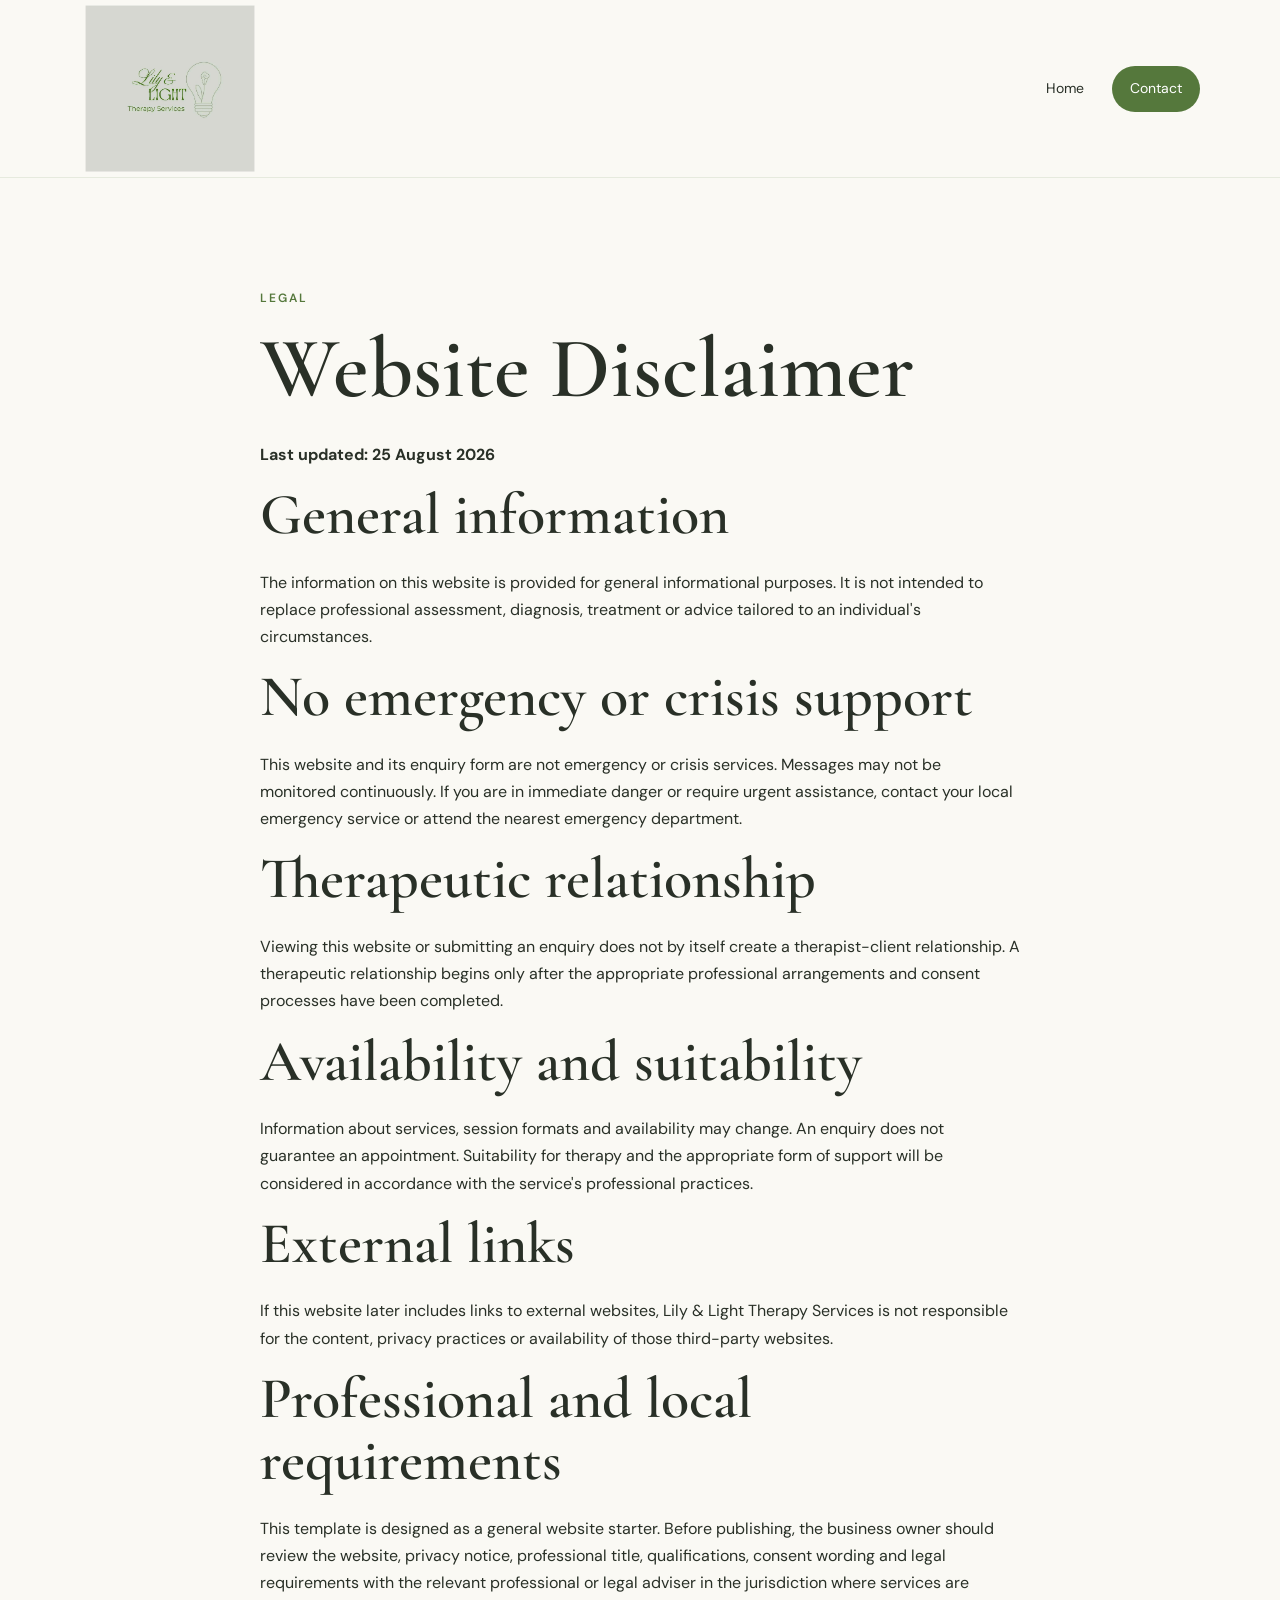
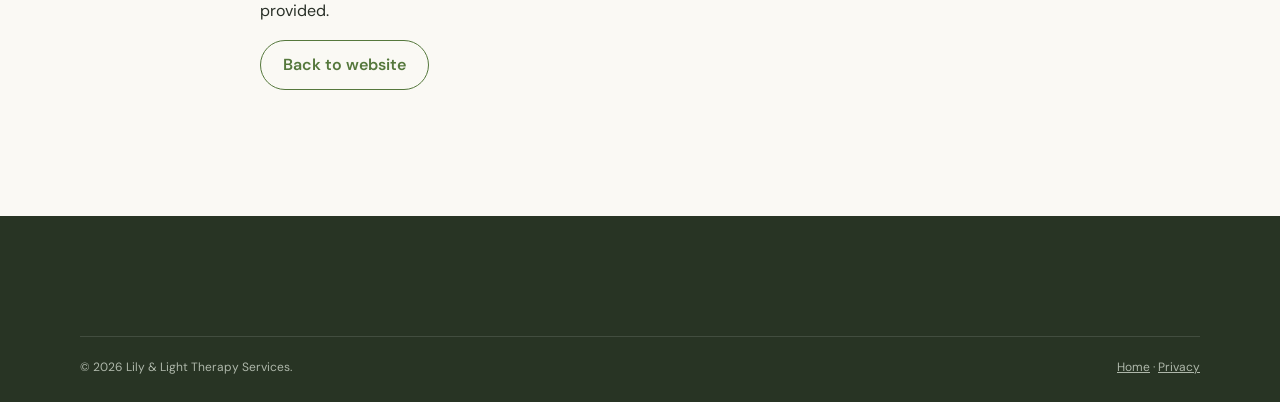
==== disclaimer.html @ 16d9e5cc "First Version" ====
<!doctype html>
<html lang="en">
<head>
  <meta charset="utf-8">
  <meta name="viewport" content="width=device-width, initial-scale=1">
  <meta name="description" content="Website disclaimer for Lily & Light Therapy Services.">
  <title>Disclaimer | Lily & Light Therapy Services</title>
  <link rel="icon" href="favicon.png" type="image/png">
  <link rel="stylesheet" href="style.css">
</head>
<body>
<header class="site-header"><div class="container nav-wrap">
  <a class="brand" href="index.html"><img src="logo.png" alt="Lily & Light Therapy Services"></a>
  <nav class="site-nav" style="display:flex"><a href="index.html">Home</a><a href="index.html#contact" class="nav-cta">Contact</a></nav>
</div></header>
<main class="section"><div class="container narrow">
  <p class="eyebrow">LEGAL</p>
  <h1>Website Disclaimer</h1>
  <p><strong>Last updated: 25 August 2026</strong></p>

  <h2>General information</h2>
  <p>The information on this website is provided for general informational purposes. It is not intended to replace professional assessment, diagnosis, treatment or advice tailored to an individual's circumstances.</p>

  <h2>No emergency or crisis support</h2>
  <p>This website and its enquiry form are not emergency or crisis services. Messages may not be monitored continuously. If you are in immediate danger or require urgent assistance, contact your local emergency service or attend the nearest emergency department.</p>

  <h2>Therapeutic relationship</h2>
  <p>Viewing this website or submitting an enquiry does not by itself create a therapist-client relationship. A therapeutic relationship begins only after the appropriate professional arrangements and consent processes have been completed.</p>

  <h2>Availability and suitability</h2>
  <p>Information about services, session formats and availability may change. An enquiry does not guarantee an appointment. Suitability for therapy and the appropriate form of support will be considered in accordance with the service's professional practices.</p>

  <h2>External links</h2>
  <p>If this website later includes links to external websites, Lily & Light Therapy Services is not responsible for the content, privacy practices or availability of those third-party websites.</p>

  <h2>Professional and local requirements</h2>
  <p>This template is designed as a general website starter. Before publishing, the business owner should review the website, privacy notice, professional title, qualifications, consent wording and legal requirements with the relevant professional or legal adviser in the jurisdiction where services are provided.</p>

  <p><a class="button button-ghost" href="index.html">Back to website</a></p>
</div></main>
<footer class="site-footer"><div class="container footer-bottom"><span>© <span id="year"></span> Lily & Light Therapy Services.</span><span><a href="index.html">Home</a> · <a href="privacy.html">Privacy</a></span></div></footer>
<script>document.getElementById("year").textContent = new Date().getFullYear();</script>
</body>
</html>
---- style.css ----
@import url('https://fonts.googleapis.com/css2?family=Cormorant+Garamond:wght@500;600;700&family=DM+Sans:wght@400;500;600&display=swap');

:root {
  --green: #55783c;
  --green-dark: #36562a;
  --green-soft: #dfe7d6;
  --sage: #eef1e8;
  --cream: #faf9f4;
  --warm: #f2ede2;
  --ink: #293027;
  --muted: #6f766b;
  --line: #d9dfd3;
  --white: #ffffff;
  --shadow: 0 18px 50px rgba(45, 63, 39, .08);
  --radius: 24px;
}

* { box-sizing: border-box; }
html { scroll-behavior: smooth; }
body {
  margin: 0;
  color: var(--ink);
  background: var(--cream);
  font-family: "DM Sans", Arial, sans-serif;
  line-height: 1.7;
}
img { max-width: 100%; display: block; }
a { color: inherit; }
.container { width: min(1120px, calc(100% - 40px)); margin: 0 auto; }
.narrow { max-width: 760px; }
.section { padding: 110px 0; }

.skip-link {
  position: fixed; left: 12px; top: -60px; z-index: 1000;
  background: var(--green-dark); color: white; padding: 10px 14px;
}
.skip-link:focus { top: 12px; }

.site-header {
  position: sticky; top: 0; z-index: 100;
  background: rgba(250,249,244,.93);
  backdrop-filter: blur(14px);
  border-bottom: 1px solid rgba(85,120,60,.12);
}
.nav-wrap { min-height: 88px; display: flex; align-items: center; justify-content: space-between; gap: 24px; }
.brand img { width: 180px; height: auto; }
.site-nav { display: flex; align-items: center; gap: 28px; font-size: 14px; }
.site-nav a { text-decoration: none; color: var(--ink); }
.site-nav a:hover { color: var(--green); }
.nav-cta {
  background: var(--green);
  color: white !important;
  padding: 11px 18px;
  border-radius: 999px;
}
.menu-toggle { display: none; border: 0; background: transparent; padding: 8px; }
.menu-toggle span { display: block; width: 25px; height: 2px; background: var(--ink); margin: 5px; }

.hero {
  position: relative; overflow: hidden;
  background: linear-gradient(135deg, #f7f7f0 0%, #e9eee1 100%);
  min-height: 690px;
  display: flex; align-items: center;
}
.hero-glow {
  position: absolute; width: 520px; height: 520px; border-radius: 50%;
  background: rgba(190, 205, 170, .24); right: -180px; top: -170px;
}
.hero-grid { display: grid; grid-template-columns: 1.1fr .9fr; align-items: center; gap: 60px; position: relative; }
.eyebrow {
  margin: 0 0 14px;
  color: var(--green);
  letter-spacing: .17em;
  font-size: 12px;
  font-weight: 600;
}
h1, h2, h3 { margin-top: 0; line-height: 1.08; font-family: "Cormorant Garamond", Georgia, serif; font-weight: 600; }
h1 { font-size: clamp(54px, 7vw, 86px); max-width: 720px; margin-bottom: 25px; }
h1 em { color: var(--green); font-style: normal; }
h2 { font-size: clamp(40px, 5vw, 58px); margin-bottom: 22px; }
h3 { font-size: 28px; margin-bottom: 12px; }
.hero-text { font-size: 18px; max-width: 630px; color: #5f675d; }
.hero-actions { display: flex; flex-wrap: wrap; gap: 12px; margin: 32px 0 18px; }
.button {
  display: inline-flex; justify-content: center; align-items: center;
  min-height: 50px; padding: 0 22px; border-radius: 999px;
  text-decoration: none; font: inherit; font-weight: 600; cursor: pointer;
  border: 1px solid transparent;
}
.button-primary { background: var(--green); color: white; }
.button-primary:hover { background: var(--green-dark); }
.button-ghost { border-color: var(--green); color: var(--green); background: transparent; }
.microcopy { color: var(--muted); font-size: 13px; }

.hero-art { min-height: 470px; position: relative; display: grid; place-items: center; }
.sun-ring {
  width: 350px; height: 350px; border: 1px solid rgba(85,120,60,.35);
  border-radius: 50%; position: relative;
}
.sun-ring::before, .sun-ring::after {
  content: ""; position: absolute; left: 50%; top: 50%;
  transform: translate(-50%,-50%); border-radius: 50%;
}
.sun-ring::before { width: 245px; height: 245px; background: rgba(255,255,255,.45); }
.sun-ring::after { width: 130px; height: 130px; background: rgba(205,220,191,.45); }
.quote-card {
  position: absolute; right: 5px; bottom: 35px; width: 275px;
  background: rgba(255,255,255,.9); padding: 28px; border-radius: 20px;
  box-shadow: var(--shadow);
}
.quote-card p { margin: 0; font-family: "Cormorant Garamond", Georgia, serif; font-size: 26px; line-height: 1.2; }
.quote-mark { color: var(--green); font: 50px Georgia, serif; line-height: .5; }

.intro { background: var(--cream); }
.intro h2 { max-width: 680px; }
.intro p { color: var(--muted); font-size: 17px; }

.services-section { background: var(--sage); }
.section-heading { display: flex; justify-content: space-between; align-items: end; gap: 50px; margin-bottom: 48px; }
.section-heading > p { max-width: 390px; color: var(--muted); }
.service-grid { display: grid; grid-template-columns: repeat(4,1fr); gap: 18px; }
.service-card {
  background: rgba(255,255,255,.74); border: 1px solid rgba(85,120,60,.12);
  border-radius: var(--radius); padding: 30px; min-height: 300px;
}
.service-card .icon { color: var(--green); font-size: 12px; letter-spacing: .15em; margin-bottom: 48px; font-weight: 600; }
.service-card p { color: var(--muted); font-size: 14px; }

.split-section { background: var(--cream); }
.split-grid { display: grid; grid-template-columns: .9fr 1.1fr; gap: 80px; align-items: center; }
.image-panel {
  min-height: 500px; border-radius: 160px 160px 30px 30px;
  background: linear-gradient(150deg, #dfe7d6, #f3eee3);
  position: relative; overflow: hidden; display: flex; align-items: end;
}
.botanical { position: absolute; inset: 50px 40px 80px; }
.botanical span {
  position: absolute; bottom: 0; left: 50%; width: 3px; height: 340px;
  background: var(--green); transform-origin: bottom; opacity: .45;
}
.botanical span:nth-child(1) { transform: rotate(-24deg); }
.botanical span:nth-child(2) { transform: rotate(16deg); }
.botanical span:nth-child(3) { transform: rotate(-48deg); height: 240px; }
.botanical span:nth-child(4) { transform: rotate(45deg); height: 270px; }
.image-caption {
  position: relative; z-index: 2; background: rgba(250,249,244,.88);
  padding: 16px 20px; margin: 0 20px 20px; border-radius: 16px;
  font-family: "Cormorant Garamond", Georgia, serif; font-size: 23px;
}
.content-panel p { color: var(--muted); }
.signature { color: var(--green) !important; font-family: "Cormorant Garamond", Georgia, serif; font-size: 24px; }

.approach { background: #f3eee3; }
.centered { display: block; text-align: center; max-width: 720px; margin-left: auto; margin-right: auto; }
.centered p:last-child { color: var(--muted); }
.approach-grid { display: grid; grid-template-columns: repeat(3,1fr); gap: 25px; margin-top: 55px; }
.approach-grid > div { padding: 28px 0; border-top: 1px solid rgba(85,120,60,.3); }
.approach-grid span { color: var(--green); font-size: 12px; letter-spacing: .15em; }
.approach-grid p { color: var(--muted); }

.quote-section { background: var(--green-dark); color: white; padding: 95px 0; text-align: center; }
.quote-section .eyebrow { color: #dfe7d6; }
blockquote { margin: 0 auto; max-width: 800px; font: 600 clamp(42px,6vw,70px)/1.05 "Cormorant Garamond", Georgia, serif; }

.faq { background: var(--cream); }
.faq-grid { display: grid; grid-template-columns: .8fr 1.2fr; gap: 90px; }
.faq-intro { color: var(--muted); }
.accordion details { border-top: 1px solid var(--line); padding: 22px 0; }
.accordion details:last-child { border-bottom: 1px solid var(--line); }
.accordion summary { cursor: pointer; font-family: "Cormorant Garamond", Georgia, serif; font-size: 25px; font-weight: 600; }
.accordion p { color: var(--muted); max-width: 680px; }

.contact { background: var(--sage); }
.contact-grid { display: grid; grid-template-columns: .9fr 1.1fr; gap: 80px; align-items: start; }
.contact-copy > p:not(.eyebrow) { color: var(--muted); max-width: 520px; }
.contact-details { margin-top: 35px; display: grid; gap: 22px; }
.contact-details span { display: block; color: var(--green); font-size: 12px; letter-spacing: .12em; text-transform: uppercase; font-weight: 600; }
.contact-details a { color: var(--green-dark); font-weight: 600; }
.contact-details p { margin: 0; color: var(--muted); }

.booking-form {
  background: white; padding: 36px; border-radius: 28px; box-shadow: var(--shadow);
  display: grid; gap: 18px;
}
.form-row { display: grid; grid-template-columns: 1fr 1fr; gap: 18px; }
label { display: grid; gap: 7px; font-size: 13px; font-weight: 600; }
input, select, textarea {
  width: 100%; border: 1px solid var(--line); border-radius: 12px;
  padding: 13px 14px; background: #fcfcfa; color: var(--ink);
  font: inherit; font-size: 14px; outline: none;
}
input:focus, select:focus, textarea:focus { border-color: var(--green); box-shadow: 0 0 0 3px rgba(85,120,60,.10); }
textarea { resize: vertical; }
.consent { grid-template-columns: auto 1fr; align-items: start; font-weight: 400; color: var(--muted); }
.consent input { width: auto; margin-top: 4px; }
.form-note { margin: 0; font-size: 12px; color: var(--muted); }

.disclaimer { background: #f6f3eb; }
.disclaimer h2 { font-size: 42px; }
.disclaimer p { color: var(--muted); }

.site-footer { background: #283424; color: #edf0e9; padding: 65px 0 25px; }
.footer-grid { display: grid; grid-template-columns: 2fr 1fr 1fr; gap: 60px; }
.footer-logo { width: 210px; filter: brightness(0) invert(1); opacity: .9; margin-bottom: 12px; }
.footer-grid p { color: #bdc5b9; }
.footer-grid h3 { font-family: "DM Sans", sans-serif; font-size: 13px; text-transform: uppercase; letter-spacing: .12em; }
.footer-grid a { display: block; color: #bdc5b9; text-decoration: none; margin: 8px 0; font-size: 14px; }
.footer-grid a:hover { color: white; }
.footer-bottom {
  margin-top: 55px; padding-top: 20px; border-top: 1px solid rgba(255,255,255,.12);
  display: flex; justify-content: space-between; gap: 20px; color: #aeb7aa; font-size: 12px;
}
.footer-bottom a { color: inherit; }

@media (max-width: 900px) {
  .site-nav { gap: 16px; }
  .service-grid { grid-template-columns: repeat(2,1fr); }
  .hero-grid, .split-grid, .contact-grid, .faq-grid { grid-template-columns: 1fr; }
  .hero { padding: 80px 0; }
  .hero-art { min-height: 380px; }
  .split-grid, .contact-grid, .faq-grid { gap: 45px; }
  .approach-grid { grid-template-columns: 1fr; gap: 0; }
}

@media (max-width: 700px) {
  .container { width: min(100% - 28px, 560px); }
  .section { padding: 75px 0; }
  .nav-wrap { min-height: 72px; }
  .brand img { width: 150px; }
  .menu-toggle { display: block; }
  .site-nav {
    display: none; position: absolute; top: 72px; left: 14px; right: 14px;
    background: white; padding: 20px; border-radius: 18px; box-shadow: var(--shadow);
    flex-direction: column; align-items: stretch;
  }
  .site-nav.open { display: flex; }
  .site-nav a { padding: 10px; }
  .nav-cta { text-align: center; }
  h1 { font-size: clamp(48px, 15vw, 68px); }
  .hero-grid { gap: 20px; }
  .hero-art { min-height: 300px; }
  .sun-ring { width: 270px; height: 270px; }
  .sun-ring::before { width: 190px; height: 190px; }
  .quote-card { width: 225px; right: 0; bottom: 10px; padding: 20px; }
  .quote-card p { font-size: 22px; }
  .section-heading { display: block; }
  .section-heading > p { margin-top: 18px; }
  .service-grid { grid-template-columns: 1fr; }
  .service-card { min-height: auto; }
  .image-panel { min-height: 390px; }
  .form-row { grid-template-columns: 1fr; }
  .booking-form { padding: 24px; }
  .footer-grid { grid-template-columns: 1fr 1fr; gap: 30px; }
  .footer-grid > div:first-child { grid-column: 1 / -1; }
  .footer-bottom { flex-direction: column; }
}

/* 2026 Lily & Light content refresh */
.credential { margin: 24px 0 0; padding-left: 16px; border-left: 2px solid var(--green); display: grid; gap: 2px; }
.credential span { color: var(--muted); font-size: 14px; }
.callout { color: var(--green-dark) !important; font-family: "Cormorant Garamond", Georgia, serif; font-size: 27px !important; font-weight: 600; }
.service-grid-wide { grid-template-columns: repeat(3, 1fr); }
.service-grid-wide .service-card { min-height: 285px; }
.small-quote { margin: 28px 0; padding: 24px 26px; border-left: 3px solid var(--green); background: var(--sage); font: 600 25px/1.3 "Cormorant Garamond", Georgia, serif; }
.registration { color: var(--ink) !important; }
.approach-four { grid-template-columns: repeat(4, 1fr); }
.approach-note { text-align: center; margin: 36px auto 0; color: var(--muted); }
.methods { background: var(--cream); }
.methods-grid { display: grid; grid-template-columns: .85fr 1.15fr; gap: 80px; align-items: start; }
.methods-grid > div:first-child > p:last-child { color: var(--muted); }
.method-list { display: flex; flex-wrap: wrap; gap: 10px; }
.method-list span { padding: 12px 16px; background: var(--sage); border: 1px solid var(--line); border-radius: 999px; font-size: 14px; }
.locations { background: var(--sage); }
.location-grid { display: grid; grid-template-columns: repeat(3,1fr); gap: 20px; }
.location-grid article { background: rgba(255,255,255,.72); border: 1px solid rgba(85,120,60,.12); border-radius: var(--radius); padding: 32px; }
.location-grid article > span { color: var(--green); font-size: 12px; letter-spacing: .15em; }
.location-grid p { color: var(--muted); }
.expect { background: var(--cream); }
.expect-lines { margin: 28px 0; padding: 22px 28px; border-radius: 18px; background: var(--warm); }
.expect-lines p { margin: 5px 0; font-family: "Cormorant Garamond", Georgia, serif; font-size: 24px; }
.quote-sign { margin: 24px 0 0; color: #dfe7d6; }
.session-prices { margin: 30px 0; display: grid; gap: 10px; }
.session-prices > div { background: rgba(255,255,255,.62); border: 1px solid var(--line); border-radius: 14px; padding: 14px 16px; display: flex; justify-content: space-between; gap: 18px; }
.session-prices span { color: var(--green-dark); }
@media (max-width: 900px) {
  .service-grid-wide { grid-template-columns: repeat(2,1fr); }
  .approach-four { grid-template-columns: repeat(2,1fr); }
  .methods-grid { grid-template-columns: 1fr; gap: 35px; }
  .location-grid { grid-template-columns: 1fr; }
}
@media (max-width: 700px) {
  .service-grid-wide, .approach-four { grid-template-columns: 1fr; }
  .session-prices > div { display: grid; gap: 2px; }
}
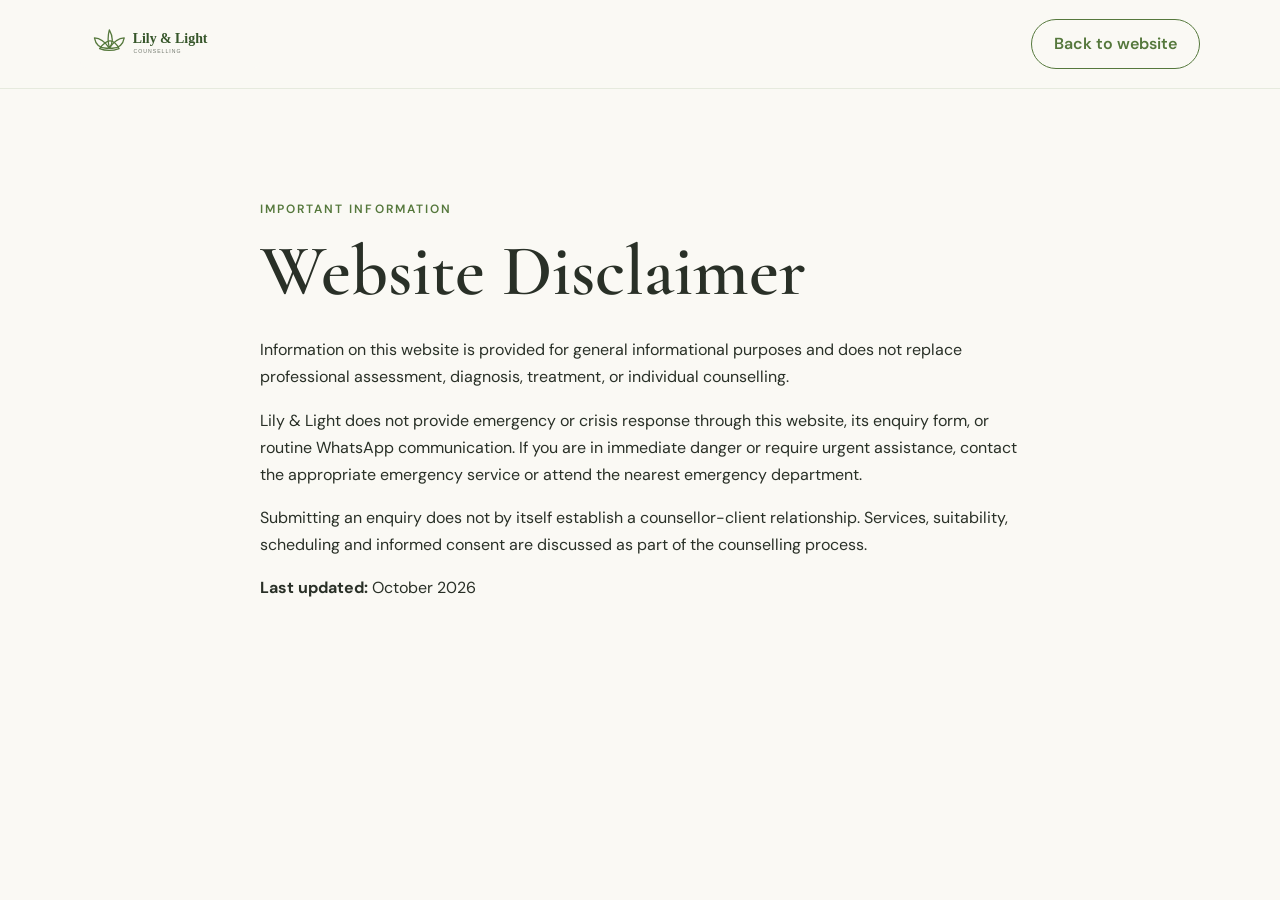
==== commit 788419bc: "Version 3" ====
--- a/disclaimer.html
+++ b/disclaimer.html
@@ -1,44 +1,14 @@
 <!doctype html>
 <html lang="en">
 <head>
-  <meta charset="utf-8">
-  <meta name="viewport" content="width=device-width, initial-scale=1">
-  <meta name="description" content="Website disclaimer for Lily & Light Therapy Services.">
-  <title>Disclaimer | Lily & Light Therapy Services</title>
-  <link rel="icon" href="favicon.png" type="image/png">
-  <link rel="stylesheet" href="style.css">
+<meta charset="utf-8"><meta name="viewport" content="width=device-width,initial-scale=1">
+<title>Disclaimer | Lily &amp; Light</title><link rel="icon" href="favicon.svg" type="image/svg+xml"><link rel="stylesheet" href="style.css">
 </head>
 <body>
-<header class="site-header"><div class="container nav-wrap">
-  <a class="brand" href="index.html"><img src="logo.png" alt="Lily & Light Therapy Services"></a>
-  <nav class="site-nav" style="display:flex"><a href="index.html">Home</a><a href="index.html#contact" class="nav-cta">Contact</a></nav>
-</div></header>
-<main class="section"><div class="container narrow">
-  <p class="eyebrow">LEGAL</p>
-  <h1>Website Disclaimer</h1>
-  <p><strong>Last updated: 25 August 2026</strong></p>
-
-  <h2>General information</h2>
-  <p>The information on this website is provided for general informational purposes. It is not intended to replace professional assessment, diagnosis, treatment or advice tailored to an individual's circumstances.</p>
-
-  <h2>No emergency or crisis support</h2>
-  <p>This website and its enquiry form are not emergency or crisis services. Messages may not be monitored continuously. If you are in immediate danger or require urgent assistance, contact your local emergency service or attend the nearest emergency department.</p>
-
-  <h2>Therapeutic relationship</h2>
-  <p>Viewing this website or submitting an enquiry does not by itself create a therapist-client relationship. A therapeutic relationship begins only after the appropriate professional arrangements and consent processes have been completed.</p>
-
-  <h2>Availability and suitability</h2>
-  <p>Information about services, session formats and availability may change. An enquiry does not guarantee an appointment. Suitability for therapy and the appropriate form of support will be considered in accordance with the service's professional practices.</p>
-
-  <h2>External links</h2>
-  <p>If this website later includes links to external websites, Lily & Light Therapy Services is not responsible for the content, privacy practices or availability of those third-party websites.</p>
-
-  <h2>Professional and local requirements</h2>
-  <p>This template is designed as a general website starter. Before publishing, the business owner should review the website, privacy notice, professional title, qualifications, consent wording and legal requirements with the relevant professional or legal adviser in the jurisdiction where services are provided.</p>
-
-  <p><a class="button button-ghost" href="index.html">Back to website</a></p>
-</div></main>
-<footer class="site-footer"><div class="container footer-bottom"><span>© <span id="year"></span> Lily & Light Therapy Services.</span><span><a href="index.html">Home</a> · <a href="privacy.html">Privacy</a></span></div></footer>
-<script>document.getElementById("year").textContent = new Date().getFullYear();</script>
-</body>
-</html>
+<header class="site-header"><div class="container nav-wrap"><a class="brand" href="index.html"><img src="logo.svg" alt="Lily &amp; Light logo"></a><a class="button button-ghost" href="index.html">Back to website</a></div></header>
+<main><section class="section"><div class="container narrow"><p class="eyebrow">IMPORTANT INFORMATION</p><h1 style="font-size:clamp(44px,7vw,72px)">Website Disclaimer</h1>
+<p>Information on this website is provided for general informational purposes and does not replace professional assessment, diagnosis, treatment, or individual counselling.</p>
+<p>Lily &amp; Light does not provide emergency or crisis response through this website, its enquiry form, or routine WhatsApp communication. If you are in immediate danger or require urgent assistance, contact the appropriate emergency service or attend the nearest emergency department.</p>
+<p>Submitting an enquiry does not by itself establish a counsellor-client relationship. Services, suitability, scheduling and informed consent are discussed as part of the counselling process.</p>
+<p><strong>Last updated:</strong> October 2026</p></div></section></main>
+</body></html>
--- a/style.css
+++ b/style.css
@@ -292,3 +292,51 @@
   .service-grid-wide, .approach-four { grid-template-columns: 1fr; }
   .session-prices > div { display: grid; gap: 2px; }
 }
+
+
+/* Profile photo */
+.profile-image-panel {
+  min-height: 560px;
+  align-items: end;
+  background: var(--warm);
+}
+.profile-photo {
+  position: absolute;
+  inset: 0;
+  width: 100%;
+  height: 100%;
+  object-fit: cover;
+  object-position: center 35%;
+}
+.profile-image-panel .image-caption {
+  z-index: 3;
+}
+
+/* Testimonials */
+.testimonials {
+  background: var(--warm);
+}
+.testimonial-card {
+  min-height: 260px;
+  display: flex;
+  flex-direction: column;
+}
+.testimonial-card blockquote {
+  margin: 0;
+  font: 500 25px/1.35 "Cormorant Garamond", Georgia, serif;
+  max-width: none;
+}
+.testimonial-author {
+  margin-top: auto;
+  padding-top: 22px;
+  color: var(--green-dark) !important;
+  font-weight: 600;
+}
+
+
+@media (max-width: 700px) {
+  .profile-image-panel {
+    min-height: 430px;
+    border-radius: 100px 100px 24px 24px;
+  }
+}
